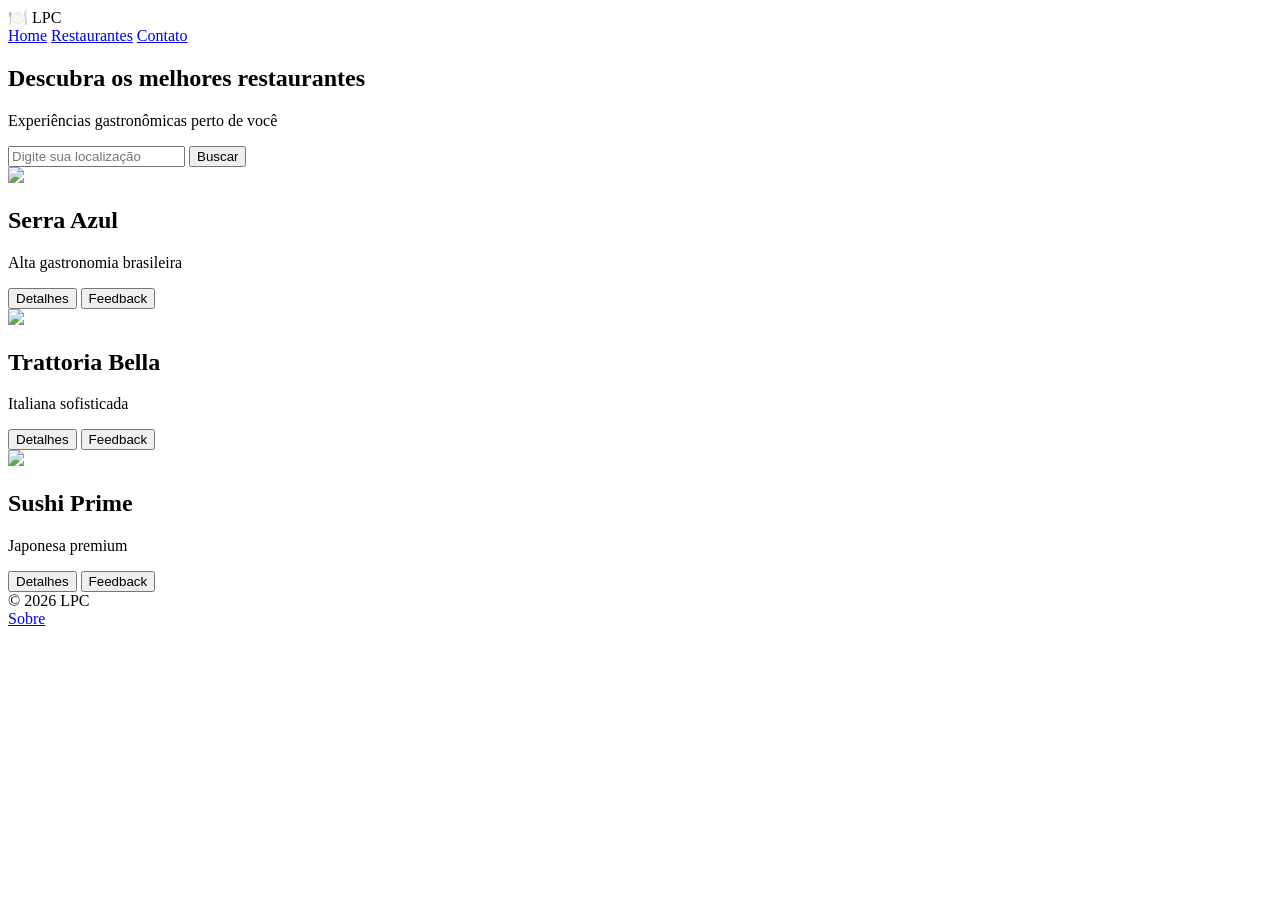
==== public/index.html @ ff784747 "Projeto restaurante completo" ====
<!DOCTYPE html>
<html lang="pt-br">
<head>
<meta charset="UTF-8">
<meta name="viewport" content="width=device-width, initial-scale=1.0">
<title>LPC Restaurantes</title>
<link rel="stylesheet" href="style.css">
</head>

<body>

<header>
    <div class="logo">🍽️ LPC</div>
    <nav>
        <a href="#">Home</a>
        <a href="#">Restaurantes</a>
        <a href="#">Contato</a>
    </nav>
</header>

<section class="hero">
    <h1>Descubra os melhores restaurantes</h1>
    <p>Experiências gastronômicas perto de você</p>

    <div class="busca">
        <input type="text" id="localizacao" placeholder="Digite sua localização">
        <button onclick="buscar()">Buscar</button>
    </div>
</section>

<section class="container">

    <div class="card">
        <img src="img/r1.jpg">
        <div class="info">
            <h2>Serra Azul</h2>
            <p>Alta gastronomia brasileira</p>
            <div class="botoes">
                <button onclick="detalhes('Serra Azul')">Detalhes</button>
                <button onclick="feedback()">Feedback</button>
            </div>
        </div>
    </div>

    <div class="card">
        <img src="img/r2.jpg">
        <div class="info">
            <h2>Trattoria Bella</h2>
            <p>Italiana sofisticada</p>
            <div class="botoes">
                <button onclick="detalhes('Trattoria Bella')">Detalhes</button>
                <button onclick="feedback()">Feedback</button>
            </div>
        </div>
    </div>

    <div class="card">
        <img src="img/r3.jpg">
        <div class="info">
            <h2>Sushi Prime</h2>
            <p>Japonesa premium</p>
            <div class="botoes">
                <button onclick="detalhes('Sushi Prime')">Detalhes</button>
                <button onclick="feedback()">Feedback</button>
            </div>
        </div>
    </div>

</section>

<footer>
    © 2026 LPC
</footer>

<script src="script.js"></script>
</body>
</html>
<a href="sobre.html">Sobre</a>
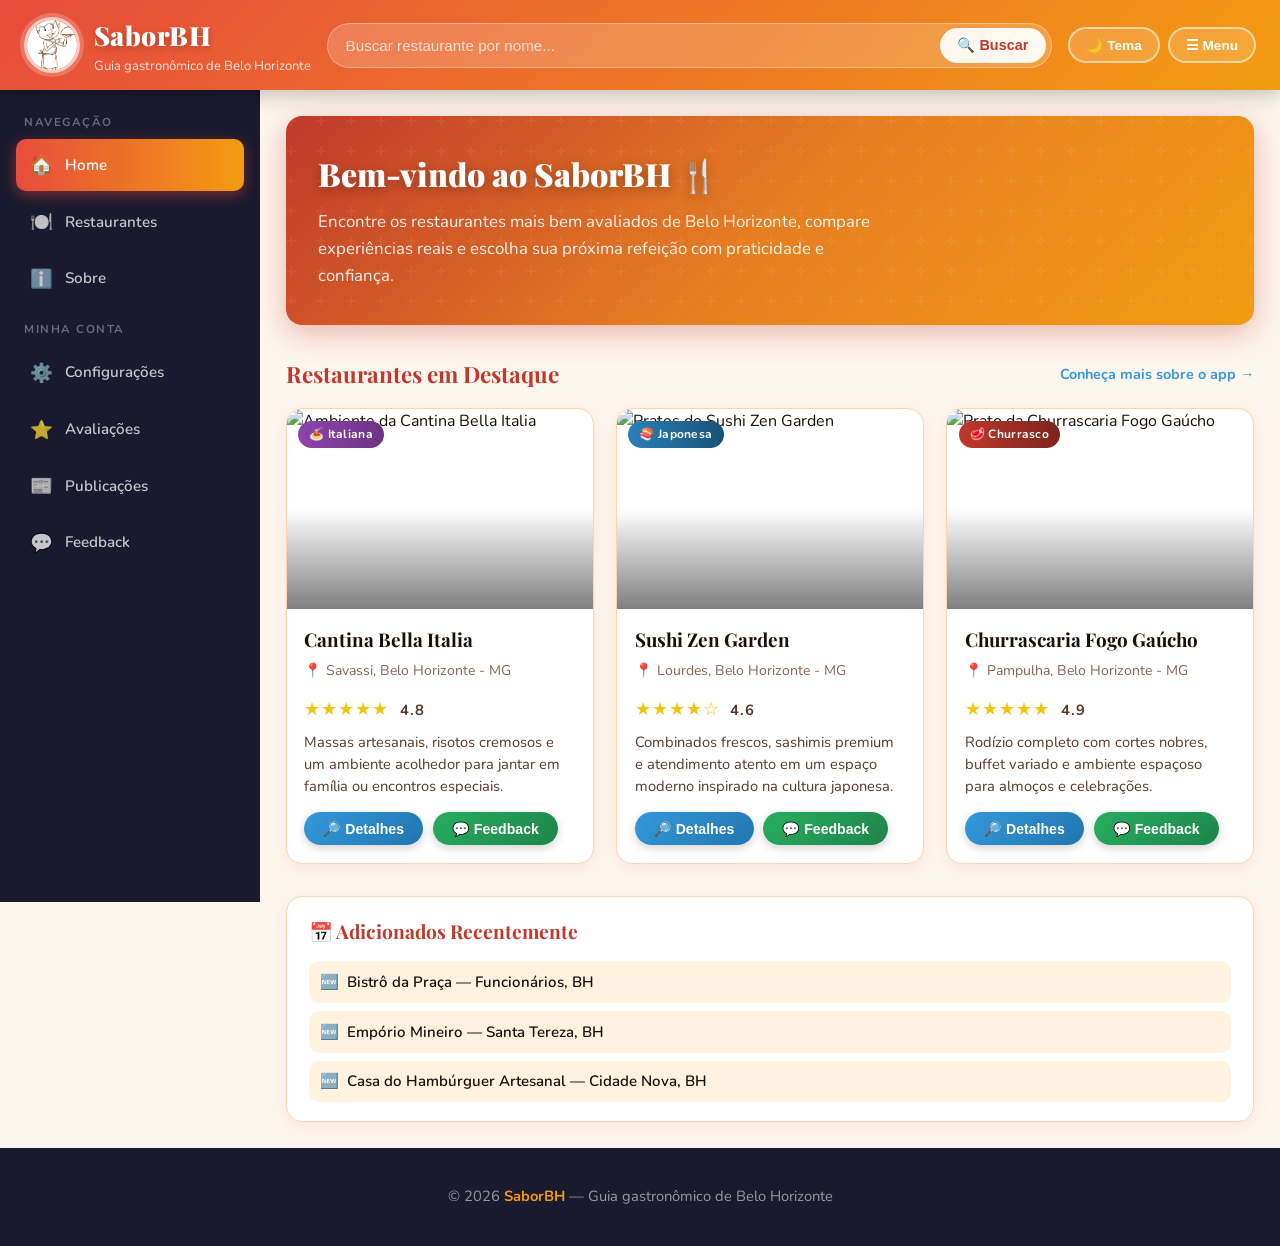
==== commit a78b76ae: "adicionei nova página sobre e melhorias no layout" ====
--- a/public/index.html
+++ b/public/index.html
@@ -1,78 +1,192 @@
 <!DOCTYPE html>
-<html lang="pt-br">
+<html lang="pt-BR">
 <head>
-<meta charset="UTF-8">
-<meta name="viewport" content="width=device-width, initial-scale=1.0">
-<title>LPC Restaurantes</title>
-<link rel="stylesheet" href="style.css">
+  <meta charset="UTF-8">
+  <meta name="viewport" content="width=device-width, initial-scale=1.0">
+  <title>SaborBH - Descubra restaurantes em Belo Horizonte</title>
+  <link rel="stylesheet" href="style.css">
 </head>
-
 <body>
 
-<header>
-    <div class="logo">🍽️ LPC</div>
-    <nav>
-        <a href="#">Home</a>
-        <a href="#">Restaurantes</a>
-        <a href="#">Contato</a>
-    </nav>
-</header>
-
-<section class="hero">
-    <h1>Descubra os melhores restaurantes</h1>
-    <p>Experiências gastronômicas perto de você</p>
-
-    <div class="busca">
-        <input type="text" id="localizacao" placeholder="Digite sua localização">
-        <button onclick="buscar()">Buscar</button>
-    </div>
-</section>
-
-<section class="container">
-
-    <div class="card">
-        <img src="img/r1.jpg">
-        <div class="info">
-            <h2>Serra Azul</h2>
-            <p>Alta gastronomia brasileira</p>
-            <div class="botoes">
-                <button onclick="detalhes('Serra Azul')">Detalhes</button>
-                <button onclick="feedback()">Feedback</button>
-            </div>
-        </div>
+  <!-- HEADER -->
+  <header class="top-header">
+    <div class="brand">
+      <img src="img/logo-chef.jpeg" alt="Logo SaborBH" class="brand-logo">
+      <div class="brand-text">
+        <h1>SaborBH</h1>
+        <p>Guia gastronômico de Belo Horizonte</p>
+      </div>
     </div>
 
-    <div class="card">
-        <img src="img/r2.jpg">
-        <div class="info">
-            <h2>Trattoria Bella</h2>
-            <p>Italiana sofisticada</p>
-            <div class="botoes">
-                <button onclick="detalhes('Trattoria Bella')">Detalhes</button>
-                <button onclick="feedback()">Feedback</button>
+    <form class="search-box" id="searchForm">
+      <input type="search" id="searchInput" placeholder="Buscar restaurante por nome..." aria-label="Buscar restaurante">
+      <button type="submit">🔍 Buscar</button>
+    </form>
+
+    <div class="header-actions">
+      <button id="themeToggle" class="icon-btn" type="button" aria-label="Alternar tema">🌙 Tema</button>
+      <button id="sidebarToggle" class="icon-btn desktop-only" type="button" aria-label="Toggle menu lateral">☰ Menu</button>
+      <button id="hamburgerBtn" class="icon-btn mobile-only" type="button" aria-label="Abrir menu">☰</button>
+    </div>
+  </header>
+
+  <!-- MOBILE NAV (hamburger expandível) -->
+  <nav class="mobile-nav" id="mobileNav">
+    <a href="index.html" class="active"><span class="nav-icon">🏠</span> Home</a>
+    <a href="#restaurantes"><span class="nav-icon">🍽️</span> Restaurantes</a>
+    <a href="sobre.html"><span class="nav-icon">ℹ️</span> Sobre</a>
+    <a href="#configuracoes"><span class="nav-icon">⚙️</span> Configurações</a>
+    <a href="#avaliacoes"><span class="nav-icon">⭐</span> Avaliações</a>
+    <a href="#publicacoes"><span class="nav-icon">📰</span> Publicações</a>
+    <a href="#feedback"><span class="nav-icon">💬</span> Feedback</a>
+  </nav>
+
+  <!-- APP SHELL: sidebar + main -->
+  <div class="app-shell">
+
+    <!-- SIDEBAR DESKTOP -->
+    <aside class="sidebar" id="sidebar">
+      <div class="sidebar-label">Navegação</div>
+      <nav>
+        <a href="index.html" class="active"><span class="nav-icon">🏠</span> Home</a>
+        <a href="#restaurantes"><span class="nav-icon">🍽️</span> Restaurantes</a>
+        <a href="sobre.html"><span class="nav-icon">ℹ️</span> Sobre</a>
+      </nav>
+      <div class="sidebar-label">Minha Conta</div>
+      <nav>
+        <a href="#configuracoes"><span class="nav-icon">⚙️</span> Configurações</a>
+        <a href="#avaliacoes"><span class="nav-icon">⭐</span> Avaliações</a>
+        <a href="#publicacoes"><span class="nav-icon">📰</span> Publicações</a>
+        <a href="#feedback"><span class="nav-icon">💬</span> Feedback</a>
+      </nav>
+    </aside>
+
+    <!-- CONTEÚDO PRINCIPAL -->
+    <main class="main-content">
+
+      <!-- HERO -->
+      <section class="hero">
+        <h2>Bem-vindo ao SaborBH 🍴</h2>
+        <p>Encontre os restaurantes mais bem avaliados de Belo Horizonte, compare experiências reais e escolha sua próxima refeição com praticidade e confiança.</p>
+      </section>
+
+      <!-- CARDS DE RESTAURANTES -->
+      <section id="restaurantes">
+        <div class="section-title">
+          <h3>Restaurantes em Destaque</h3>
+          <a href="sobre.html" class="text-link">Conheça mais sobre o app →</a>
+        </div>
+
+        <div class="cards-grid" id="restaurantGrid">
+
+          <!-- Card 1 -->
+          <article class="restaurant-card" data-name="Cantina Bella Italia">
+            <div class="card-img-wrap">
+              <img src="https://images.unsplash.com/photo-1517248135467-4c7edcad34c4?w=400" alt="Ambiente da Cantina Bella Italia">
+              <span class="card-badge badge-italiana">🍝 Italiana</span>
             </div>
+            <div class="card-body">
+              <h4>Cantina Bella Italia</h4>
+              <p class="address">📍 Savassi, Belo Horizonte - MG</p>
+              <p class="stars">★★★★★ <span class="rating-num">4.8</span></p>
+              <p class="desc">Massas artesanais, risotos cremosos e um ambiente acolhedor para jantar em família ou encontros especiais.</p>
+              <div class="card-actions">
+                <button type="button" class="btn btn-details" data-id="cantina">🔎 Detalhes</button>
+                <button type="button" class="btn btn-feedback" data-id="cantina">💬 Feedback</button>
+              </div>
+            </div>
+          </article>
+
+          <!-- Card 2 -->
+          <article class="restaurant-card" data-name="Sushi Zen Garden">
+            <div class="card-img-wrap">
+              <img src="https://images.unsplash.com/photo-1555396273-367ea4eb4db5?w=400" alt="Pratos do Sushi Zen Garden">
+              <span class="card-badge badge-japonesa">🍣 Japonesa</span>
+            </div>
+            <div class="card-body">
+              <h4>Sushi Zen Garden</h4>
+              <p class="address">📍 Lourdes, Belo Horizonte - MG</p>
+              <p class="stars">★★★★☆ <span class="rating-num">4.6</span></p>
+              <p class="desc">Combinados frescos, sashimis premium e atendimento atento em um espaço moderno inspirado na cultura japonesa.</p>
+              <div class="card-actions">
+                <button type="button" class="btn btn-details" data-id="sushi">🔎 Detalhes</button>
+                <button type="button" class="btn btn-feedback" data-id="sushi">💬 Feedback</button>
+              </div>
+            </div>
+          </article>
+
+          <!-- Card 3 -->
+          <article class="restaurant-card" data-name="Churrascaria Fogo Gaucho">
+            <div class="card-img-wrap">
+              <img src="https://images.unsplash.com/photo-1414235077428-338989a2e8c0?w=400" alt="Prato da Churrascaria Fogo Gaúcho">
+              <span class="card-badge badge-churrasco">🥩 Churrasco</span>
+            </div>
+            <div class="card-body">
+              <h4>Churrascaria Fogo Gaúcho</h4>
+              <p class="address">📍 Pampulha, Belo Horizonte - MG</p>
+              <p class="stars">★★★★★ <span class="rating-num">4.9</span></p>
+              <p class="desc">Rodízio completo com cortes nobres, buffet variado e ambiente espaçoso para almoços e celebrações.</p>
+              <div class="card-actions">
+                <button type="button" class="btn btn-details" data-id="churrasco">🔎 Detalhes</button>
+                <button type="button" class="btn btn-feedback" data-id="churrasco">💬 Feedback</button>
+              </div>
+            </div>
+          </article>
+
         </div>
+      </section>
+
+      <!-- ADICIONADOS RECENTEMENTE -->
+      <section class="recent-section" id="publicacoes">
+        <h3>📅 Adicionados Recentemente</h3>
+        <ul class="recent-list">
+          <li>Bistrô da Praça — Funcionários, BH</li>
+          <li>Empório Mineiro — Santa Tereza, BH</li>
+          <li>Casa do Hambúrguer Artesanal — Cidade Nova, BH</li>
+        </ul>
+      </section>
+
+    </main>
+  </div><!-- /.app-shell -->
+
+  <!-- FOOTER -->
+  <footer>
+    <p>© 2026 <strong>SaborBH</strong> — Guia gastronômico de Belo Horizonte</p>
+  </footer>
+
+  <!-- MODAL: DETALHES -->
+  <div class="modal-overlay" id="detailsModal" aria-hidden="true">
+    <div class="modal-box">
+      <button type="button" class="close-modal" data-close="detailsModal" aria-label="Fechar">✕</button>
+      <h3 id="detailsTitle">Detalhes do restaurante</h3>
+      <p id="detailsContent"></p>
     </div>
+  </div>
 
-    <div class="card">
-        <img src="img/r3.jpg">
-        <div class="info">
-            <h2>Sushi Prime</h2>
-            <p>Japonesa premium</p>
-            <div class="botoes">
-                <button onclick="detalhes('Sushi Prime')">Detalhes</button>
-                <button onclick="feedback()">Feedback</button>
-            </div>
-        </div>
+  <!-- MODAL: FEEDBACK -->
+  <div class="modal-overlay" id="feedbackModal" aria-hidden="true">
+    <div class="modal-box">
+      <button type="button" class="close-modal" data-close="feedbackModal" aria-label="Fechar">✕</button>
+      <h3>💬 Enviar Feedback</h3>
+      <form id="feedbackForm">
+        <input type="hidden" id="feedbackRestaurant">
+        <label for="ratingSelect">Avaliação por estrelas</label>
+        <select id="ratingSelect" required>
+          <option value="">Selecione a nota</option>
+          <option value="1">⭐ 1 estrela</option>
+          <option value="2">⭐⭐ 2 estrelas</option>
+          <option value="3">⭐⭐⭐ 3 estrelas</option>
+          <option value="4">⭐⭐⭐⭐ 4 estrelas</option>
+          <option value="5">⭐⭐⭐⭐⭐ 5 estrelas</option>
+        </select>
+        <label for="feedbackComment">Seu comentário</label>
+        <textarea id="feedbackComment" rows="4" placeholder="Conte sua experiência..." required></textarea>
+        <button type="submit" class="btn submit-btn">Enviar Feedback 🚀</button>
+      </form>
+      <p id="feedbackMessage" class="feedback-message"></p>
     </div>
+  </div>
 
-</section>
-
-<footer>
-    © 2026 LPC
-</footer>
-
-<script src="script.js"></script>
+  <script src="script.js"></script>
 </body>
 </html>
-<a href="sobre.html">Sobre</a>
--- a/public/style.css
+++ b/public/style.css
@@ -0,0 +1,783 @@
+/* ===================================================
+   SaborBH — Design System
+   Paleta: vermelho-laranja-dourado (restaurante)
+   Tipografia: Georgia (display) + Segoe UI (corpo)
+   =================================================== */
+
+@import url('https://fonts.googleapis.com/css2?family=Playfair+Display:wght@700;900&family=Nunito:wght@400;600;700&display=swap');
+
+:root {
+  /* Cores base */
+  --bg:            #fdf6ee;
+  --surface:       #ffffff;
+  --surface-alt:   #fff3e0;
+  --surface-soft:  #ffecd2;
+
+  /* Texto */
+  --text:          #1a0f08;
+  --text-sec:      #5a3a26;
+  --muted:         #8b6351;
+
+  /* Marca */
+  --red:           #e74c3c;
+  --red-deep:      #c0392b;
+  --orange:        #f39c12;
+  --orange-deep:   #d68910;
+  --gold:          #f1c40f;
+  --gold-deep:     #d4ac0d;
+
+  /* Ação */
+  --btn-blue:      #3498db;
+  --btn-blue-deep: #2176ae;
+  --btn-green:     #27ae60;
+  --btn-green-deep:#1e8449;
+
+  /* Gradientes */
+  --header-grad:   linear-gradient(135deg, #e74c3c 0%, #f39c12 100%);
+  --hero-grad:     linear-gradient(135deg, #c0392b 0%, #e67e22 50%, #f39c12 100%);
+  --sidebar-bg:    #1a1a2e;
+  --sidebar-hover: #16213e;
+  --sidebar-active:#e74c3c;
+
+  /* Sombras */
+  --shadow-card:   0 4px 16px rgba(231,76,60,0.10);
+  --shadow-hover:  0 8px 28px rgba(231,76,60,0.28);
+  --shadow-btn:    0 3px 10px rgba(0,0,0,0.18);
+
+  /* Bordas */
+  --border:        #fcd5b0;
+  --radius:        16px;
+  --radius-sm:     10px;
+  --radius-pill:   999px;
+}
+
+/* Dark mode */
+body.dark {
+  --bg:            #110b07;
+  --surface:       #1e1108;
+  --surface-alt:   #261509;
+  --surface-soft:  #2e1a0d;
+  --text:          #fdebd0;
+  --text-sec:      #f0c08a;
+  --muted:         #c48e6a;
+  --border:        #4a2e1a;
+  --shadow-card:   0 4px 18px rgba(0,0,0,0.45);
+  --shadow-hover:  0 10px 32px rgba(231,76,60,0.35);
+}
+
+/* ─── Reset ─────────────────────────────────────── */
+*, *::before, *::after { box-sizing: border-box; }
+
+body {
+  margin: 0;
+  font-family: 'Nunito', 'Segoe UI', Tahoma, sans-serif;
+  background: var(--bg);
+  color: var(--text);
+  line-height: 1.6;
+  transition: background .3s ease, color .3s ease;
+}
+
+a { color: inherit; text-decoration: none; }
+
+/* ─── HEADER ─────────────────────────────────────── */
+.top-header {
+  position: sticky;
+  top: 0;
+  z-index: 100;
+  background: var(--header-grad);
+  display: grid;
+  grid-template-columns: auto 1fr auto;
+  gap: 1rem;
+  align-items: center;
+  padding: 0.85rem 1.5rem;
+  box-shadow: 0 4px 20px rgba(0,0,0,0.25);
+}
+
+.brand {
+  display: flex;
+  align-items: center;
+  gap: 0.85rem;
+}
+
+.brand-logo {
+  width: 56px;
+  height: 56px;
+  border-radius: 50%;
+  object-fit: cover;
+  border: 3px solid rgba(255,255,255,0.7);
+  box-shadow: 0 0 0 4px rgba(255,255,255,0.2);
+  transition: transform .3s ease;
+}
+
+.brand-logo:hover { transform: scale(1.08) rotate(3deg); }
+
+.brand-text h1 {
+  margin: 0;
+  font-family: 'Playfair Display', Georgia, serif;
+  font-size: 1.65rem;
+  font-weight: 900;
+  color: #fff;
+  letter-spacing: 0.5px;
+  text-shadow: 0 2px 6px rgba(0,0,0,0.25);
+}
+
+.brand-text p {
+  margin: 0;
+  font-size: 0.82rem;
+  color: rgba(255,255,255,0.85);
+}
+
+/* Search */
+.search-box {
+  display: flex;
+  align-items: center;
+  gap: 0.5rem;
+  background: rgba(255,255,255,0.18);
+  border: 1px solid rgba(255,255,255,0.35);
+  border-radius: var(--radius-pill);
+  padding: 0.25rem 0.35rem 0.25rem 1rem;
+  backdrop-filter: blur(6px);
+  transition: background .25s ease, box-shadow .25s ease;
+}
+
+.search-box:focus-within {
+  background: rgba(255,255,255,0.28);
+  box-shadow: 0 0 0 3px rgba(255,255,255,0.35);
+}
+
+.search-box input {
+  flex: 1;
+  border: none;
+  background: transparent;
+  color: #fff;
+  font-size: 0.95rem;
+  outline: none;
+  min-width: 0;
+}
+
+.search-box input::placeholder { color: rgba(255,255,255,0.75); }
+
+.search-box button {
+  background: rgba(255,255,255,0.92);
+  color: var(--red-deep);
+  border: none;
+  border-radius: var(--radius-pill);
+  padding: 0.55rem 1.1rem;
+  font-weight: 700;
+  font-size: 0.9rem;
+  cursor: pointer;
+  transition: background .25s ease, transform .2s ease;
+  white-space: nowrap;
+}
+
+.search-box button:hover {
+  background: #fff;
+  transform: scale(1.04);
+}
+
+/* Header actions */
+.header-actions { display: flex; gap: 0.5rem; }
+
+.icon-btn {
+  border: 2px solid rgba(255,255,255,0.55);
+  border-radius: var(--radius-pill);
+  padding: 0.5rem 1rem;
+  background: rgba(255,255,255,0.15);
+  color: #fff;
+  font-weight: 700;
+  font-size: 0.85rem;
+  cursor: pointer;
+  transition: background .25s ease, border-color .25s ease, transform .2s ease;
+  backdrop-filter: blur(4px);
+}
+
+.icon-btn:hover {
+  background: rgba(255,255,255,0.30);
+  border-color: rgba(255,255,255,0.80);
+  transform: translateY(-2px);
+}
+
+/* ─── LAYOUT SHELL ───────────────────────────────── */
+.app-shell {
+  display: grid;
+  grid-template-columns: 260px minmax(0, 1fr);
+  min-height: calc(100vh - 88px);
+}
+
+/* ─── SIDEBAR ─────────────────────────────────────── */
+.sidebar {
+  background: var(--sidebar-bg);
+  padding: 1.4rem 1rem;
+  position: sticky;
+  top: 88px;
+  height: calc(100vh - 88px);
+  overflow-y: auto;
+  flex-shrink: 0;
+}
+
+.sidebar-label {
+  font-size: 0.72rem;
+  font-weight: 700;
+  letter-spacing: 1.5px;
+  text-transform: uppercase;
+  color: rgba(255,255,255,0.35);
+  padding: 0 0.5rem;
+  margin: 1rem 0 0.5rem;
+}
+
+.sidebar-label:first-child { margin-top: 0; }
+
+.sidebar nav {
+  display: flex;
+  flex-direction: column;
+  gap: 0.3rem;
+}
+
+.sidebar nav a {
+  display: flex;
+  align-items: center;
+  gap: 0.75rem;
+  padding: 0.7rem 0.9rem;
+  border-radius: var(--radius-sm);
+  color: rgba(255,255,255,0.75);
+  font-weight: 600;
+  font-size: 0.95rem;
+  transition: background .25s ease, color .25s ease, transform .2s ease;
+}
+
+.sidebar nav a .nav-icon {
+  font-size: 1.15rem;
+  flex-shrink: 0;
+}
+
+.sidebar nav a:hover {
+  background: var(--sidebar-hover);
+  color: #fff;
+  transform: translateX(4px);
+}
+
+.sidebar nav a.active {
+  background: linear-gradient(90deg, var(--red), var(--orange));
+  color: #fff;
+  box-shadow: 0 4px 14px rgba(231,76,60,0.45);
+}
+
+/* ─── MOBILE NAV ──────────────────────────────────── */
+.mobile-nav {
+  display: none;
+  background: var(--sidebar-bg);
+  padding: 0.8rem 1rem;
+  gap: 0.25rem;
+}
+
+.mobile-nav.open {
+  display: grid;
+}
+
+.mobile-nav a {
+  display: flex;
+  align-items: center;
+  gap: 0.6rem;
+  padding: 0.65rem 0.85rem;
+  border-radius: var(--radius-sm);
+  color: rgba(255,255,255,0.8);
+  font-weight: 600;
+  transition: background .25s ease, color .25s ease;
+}
+
+.mobile-nav a:hover { background: var(--sidebar-hover); color: #fff; }
+.mobile-nav a.active { background: var(--red); color: #fff; }
+
+/* ─── MAIN CONTENT ────────────────────────────────── */
+.main-content { padding: 1.6rem; }
+
+/* ─── HERO ────────────────────────────────────────── */
+.hero {
+  background: var(--hero-grad);
+  border-radius: var(--radius);
+  padding: 2rem 2rem 2.2rem;
+  margin-bottom: 2rem;
+  color: #fff;
+  position: relative;
+  overflow: hidden;
+  box-shadow: 0 8px 30px rgba(192,57,43,0.35);
+}
+
+.hero::before {
+  content: '';
+  position: absolute;
+  inset: 0;
+  background: url("data:image/svg+xml,%3Csvg width='60' height='60' viewBox='0 0 60 60' xmlns='http://www.w3.org/2000/svg'%3E%3Cg fill='none' fill-rule='evenodd'%3E%3Cg fill='%23ffffff' fill-opacity='0.05'%3E%3Cpath d='M36 34v-4h-2v4h-4v2h4v4h2v-4h4v-2h-4zm0-30V0h-2v4h-4v2h4v4h2V6h4V4h-4zM6 34v-4H4v4H0v2h4v4h2v-4h4v-2H6zM6 4V0H4v4H0v2h4v4h2V6h4V4H6z'/%3E%3C/g%3E%3C/g%3E%3C/svg%3E");
+  pointer-events: none;
+}
+
+.hero h2 {
+  margin: 0 0 0.6rem;
+  font-family: 'Playfair Display', Georgia, serif;
+  font-size: 2rem;
+  font-weight: 900;
+  text-shadow: 0 3px 12px rgba(0,0,0,0.3);
+  position: relative;
+}
+
+.hero p {
+  margin: 0;
+  font-size: 1.05rem;
+  color: rgba(255,255,255,0.92);
+  max-width: 580px;
+  position: relative;
+}
+
+/* ─── SECTION TITLE ────────────────────────────────── */
+.section-title {
+  display: flex;
+  justify-content: space-between;
+  align-items: center;
+  gap: 1rem;
+  margin-bottom: 1rem;
+}
+
+.section-title h3 {
+  margin: 0;
+  font-family: 'Playfair Display', Georgia, serif;
+  font-size: 1.4rem;
+  font-weight: 700;
+  color: var(--red-deep);
+}
+
+.text-link {
+  color: var(--btn-blue);
+  font-weight: 700;
+  font-size: 0.9rem;
+  border-bottom: 1.5px solid transparent;
+  transition: border-color .2s ease;
+}
+
+.text-link:hover { border-bottom-color: var(--btn-blue); }
+
+/* ─── CARDS GRID ────────────────────────────────────── */
+.cards-grid {
+  display: grid;
+  grid-template-columns: repeat(3, minmax(0, 1fr));
+  gap: 1.4rem;
+}
+
+/* ─── RESTAURANT CARD ───────────────────────────────── */
+.restaurant-card {
+  background: var(--surface);
+  border: 1px solid var(--border);
+  border-radius: var(--radius);
+  overflow: hidden;
+  box-shadow: var(--shadow-card);
+  transition: transform .3s ease, box-shadow .3s ease;
+  display: flex;
+  flex-direction: column;
+}
+
+.restaurant-card:hover {
+  transform: translateY(-7px);
+  box-shadow: var(--shadow-hover);
+}
+
+.card-img-wrap {
+  position: relative;
+  overflow: hidden;
+  height: 200px;
+}
+
+.card-img-wrap img {
+  width: 100%;
+  height: 100%;
+  object-fit: cover;
+  display: block;
+  transition: transform .45s ease;
+}
+
+.restaurant-card:hover .card-img-wrap img { transform: scale(1.07); }
+
+/* Gradient overlay on image */
+.card-img-wrap::after {
+  content: '';
+  position: absolute;
+  bottom: 0; left: 0; right: 0;
+  height: 50%;
+  background: linear-gradient(to top, rgba(0,0,0,0.5), transparent);
+  pointer-events: none;
+}
+
+/* Category badge */
+.card-badge {
+  position: absolute;
+  top: 0.7rem;
+  left: 0.7rem;
+  padding: 0.25rem 0.7rem;
+  border-radius: var(--radius-pill);
+  font-size: 0.75rem;
+  font-weight: 700;
+  color: #fff;
+  z-index: 2;
+  letter-spacing: 0.3px;
+}
+
+.badge-italiana { background: linear-gradient(90deg, #8e44ad, #6c3483); }
+.badge-japonesa  { background: linear-gradient(90deg, #2980b9, #1a5276); }
+.badge-churrasco { background: linear-gradient(90deg, #c0392b, #7b241c); }
+
+.card-body {
+  padding: 1rem 1.1rem 1.1rem;
+  flex: 1;
+  display: flex;
+  flex-direction: column;
+}
+
+.card-body h4 {
+  margin: 0 0 0.3rem;
+  font-family: 'Playfair Display', Georgia, serif;
+  font-size: 1.18rem;
+  font-weight: 700;
+  color: var(--text);
+}
+
+.address {
+  display: flex;
+  align-items: center;
+  gap: 0.35rem;
+  color: var(--muted);
+  font-size: 0.88rem;
+  margin: 0 0 0.4rem;
+}
+
+.stars {
+  margin: 0.35rem 0 0.5rem;
+  color: var(--gold);
+  font-size: 1.1rem;
+  letter-spacing: 1px;
+}
+
+.stars .rating-num {
+  font-size: 0.92rem;
+  font-weight: 700;
+  color: var(--text-sec);
+  margin-left: 0.3rem;
+  vertical-align: middle;
+}
+
+.desc {
+  flex: 1;
+  margin: 0 0 0.9rem;
+  font-size: 0.92rem;
+  color: var(--text-sec);
+  line-height: 1.5;
+}
+
+.card-actions {
+  display: flex;
+  gap: 0.6rem;
+  margin-top: auto;
+}
+
+/* ─── BUTTONS ─────────────────────────────────────── */
+.btn {
+  border: none;
+  border-radius: var(--radius-pill);
+  padding: 0.55rem 1.2rem;
+  font-weight: 700;
+  font-size: 0.88rem;
+  cursor: pointer;
+  transition: transform .25s ease, box-shadow .25s ease, filter .2s ease;
+  box-shadow: var(--shadow-btn);
+}
+
+.btn:hover {
+  transform: translateY(-2px);
+  filter: brightness(1.08);
+  box-shadow: 0 5px 16px rgba(0,0,0,0.22);
+}
+
+.btn-details {
+  background: linear-gradient(135deg, var(--btn-blue), var(--btn-blue-deep));
+  color: #fff;
+}
+
+.btn-feedback {
+  background: linear-gradient(135deg, var(--btn-green), var(--btn-green-deep));
+  color: #fff;
+}
+
+.submit-btn {
+  background: var(--hero-grad);
+  color: #fff;
+  width: 100%;
+  padding: 0.7rem;
+  font-size: 1rem;
+  border-radius: var(--radius-sm);
+  margin-top: 0.25rem;
+}
+
+/* ─── RECENT SECTION ─────────────────────────────── */
+.recent-section {
+  margin-top: 2rem;
+  background: var(--surface);
+  border: 1px solid var(--border);
+  border-radius: var(--radius);
+  padding: 1.2rem 1.4rem;
+  box-shadow: var(--shadow-card);
+}
+
+.recent-section h3 {
+  margin: 0 0 0.9rem;
+  font-family: 'Playfair Display', Georgia, serif;
+  font-size: 1.2rem;
+  font-weight: 700;
+  color: var(--red-deep);
+}
+
+.recent-list {
+  list-style: none;
+  margin: 0;
+  padding: 0;
+  display: flex;
+  flex-direction: column;
+  gap: 0.5rem;
+}
+
+.recent-list li {
+  display: flex;
+  align-items: center;
+  gap: 0.5rem;
+  padding: 0.55rem 0.7rem;
+  border-radius: var(--radius-sm);
+  background: var(--surface-alt);
+  font-size: 0.94rem;
+  font-weight: 600;
+  transition: background .2s ease;
+}
+
+.recent-list li::before {
+  content: '🆕';
+  flex-shrink: 0;
+}
+
+.recent-list li:hover { background: var(--surface-soft); }
+
+/* ─── ABOUT CONTENT (sobre.html) ─────────────────── */
+.about-content {
+  display: grid;
+  gap: 0;
+}
+
+.about-section {
+  padding: 1.8rem 2rem;
+  border-radius: var(--radius);
+  margin-bottom: 1rem;
+  break-inside: avoid;
+}
+
+.about-section:nth-child(odd) {
+  background: var(--surface);
+  border: 1px solid var(--border);
+}
+
+.about-section:nth-child(even) {
+  background: var(--surface-alt);
+  border: 1px solid #fcd5b0;
+}
+
+.about-section h3 {
+  margin: 0 0 1rem;
+  font-family: 'Playfair Display', Georgia, serif;
+  font-size: 1.3rem;
+  font-weight: 700;
+  color: var(--red);
+  display: flex;
+  align-items: center;
+  gap: 0.55rem;
+}
+
+.about-section h3 .sec-icon {
+  font-size: 1.3rem;
+  line-height: 1;
+}
+
+.about-section p {
+  margin: 0 0 0.85rem;
+  color: var(--text-sec);
+  font-size: 0.97rem;
+  line-height: 1.72;
+}
+
+.about-section p:last-child { margin-bottom: 0; }
+
+.highlight-box {
+  background: linear-gradient(135deg, rgba(231,76,60,0.1), rgba(243,156,18,0.12));
+  border-left: 4px solid var(--red);
+  border-radius: 0 var(--radius-sm) var(--radius-sm) 0;
+  padding: 0.9rem 1.1rem;
+  margin: 0.9rem 0;
+  font-weight: 600;
+  color: var(--red-deep);
+}
+
+/* Desktop 2-col text layout for about */
+@media (min-width: 900px) {
+  .about-section .about-cols {
+    columns: 2;
+    column-gap: 2.2rem;
+  }
+
+  .about-section .about-cols p { break-inside: avoid; }
+}
+
+/* ─── FOOTER ─────────────────────────────────────── */
+footer {
+  text-align: center;
+  padding: 1.4rem 1rem;
+  background: var(--sidebar-bg);
+  color: rgba(255,255,255,0.55);
+  font-size: 0.92rem;
+}
+
+footer strong {
+  color: var(--orange);
+}
+
+/* ─── MODALS ──────────────────────────────────────── */
+.modal-overlay {
+  position: fixed;
+  inset: 0;
+  background: rgba(0,0,0,0.62);
+  display: none;
+  justify-content: center;
+  align-items: center;
+  padding: 1rem;
+  z-index: 200;
+  backdrop-filter: blur(3px);
+}
+
+.modal-overlay.open { display: flex; }
+
+.modal-box {
+  width: min(540px, 96vw);
+  background: var(--surface);
+  border: 1px solid var(--border);
+  border-radius: var(--radius);
+  padding: 1.6rem;
+  position: relative;
+  box-shadow: 0 20px 60px rgba(0,0,0,0.38);
+  animation: pop-in .25s ease;
+}
+
+@keyframes pop-in {
+  from { transform: scale(.88); opacity: 0; }
+  to   { transform: scale(1);   opacity: 1; }
+}
+
+.modal-box h3 {
+  margin: 0 0 1rem;
+  font-family: 'Playfair Display', Georgia, serif;
+  font-size: 1.35rem;
+  color: var(--red);
+}
+
+.close-modal {
+  position: absolute;
+  right: 1rem;
+  top: 0.9rem;
+  border: none;
+  background: var(--surface-alt);
+  color: var(--text);
+  font-size: 1rem;
+  font-weight: 700;
+  width: 30px;
+  height: 30px;
+  border-radius: 50%;
+  cursor: pointer;
+  display: flex;
+  align-items: center;
+  justify-content: center;
+  transition: background .2s ease;
+}
+
+.close-modal:hover { background: var(--red); color: #fff; }
+
+#feedbackForm {
+  display: grid;
+  gap: 0.7rem;
+}
+
+#feedbackForm label {
+  font-weight: 700;
+  font-size: 0.9rem;
+  color: var(--text-sec);
+}
+
+#feedbackForm select,
+#feedbackForm textarea {
+  width: 100%;
+  border: 1.5px solid var(--border);
+  border-radius: var(--radius-sm);
+  padding: 0.65rem 0.8rem;
+  background: var(--surface-soft);
+  color: var(--text);
+  font-family: inherit;
+  font-size: 0.95rem;
+  transition: border-color .25s ease, box-shadow .25s ease;
+  outline: none;
+}
+
+#feedbackForm select:focus,
+#feedbackForm textarea:focus {
+  border-color: var(--red);
+  box-shadow: 0 0 0 3px rgba(231,76,60,0.18);
+}
+
+.feedback-message {
+  color: var(--btn-green);
+  font-weight: 700;
+  margin-top: 0.25rem;
+}
+
+/* ─── UTILS ───────────────────────────────────────── */
+.desktop-only { display: inline-flex; }
+.mobile-only  { display: none; }
+
+/* ─── TABLET  (600–900px) ─────────────────────────── */
+@media (max-width: 900px) {
+  .app-shell        { grid-template-columns: 1fr; }
+  .sidebar          { display: none; }
+  .desktop-only     { display: none; }
+
+  .top-header {
+    grid-template-columns: 1fr auto;
+  }
+
+  .search-box { display: none; } /* hide on tablet, shown on mobile-nav */
+
+  .cards-grid { grid-template-columns: repeat(2, minmax(0, 1fr)); }
+
+  .hero h2 { font-size: 1.6rem; }
+}
+
+/* ─── MOBILE  (< 600px) ──────────────────────────── */
+@media (max-width: 599px) {
+  .mobile-only { display: inline-flex; }
+
+  .top-header {
+    grid-template-columns: 1fr auto;
+    padding: 0.75rem 1rem;
+  }
+
+  .brand-logo { width: 46px; height: 46px; }
+  .brand-text h1 { font-size: 1.3rem; }
+
+  .main-content { padding: 1rem; }
+
+  .cards-grid { grid-template-columns: 1fr; }
+
+  .card-actions { flex-direction: column; }
+
+  .hero { padding: 1.3rem; }
+  .hero h2 { font-size: 1.4rem; }
+
+  .about-section { padding: 1.2rem; }
+}
